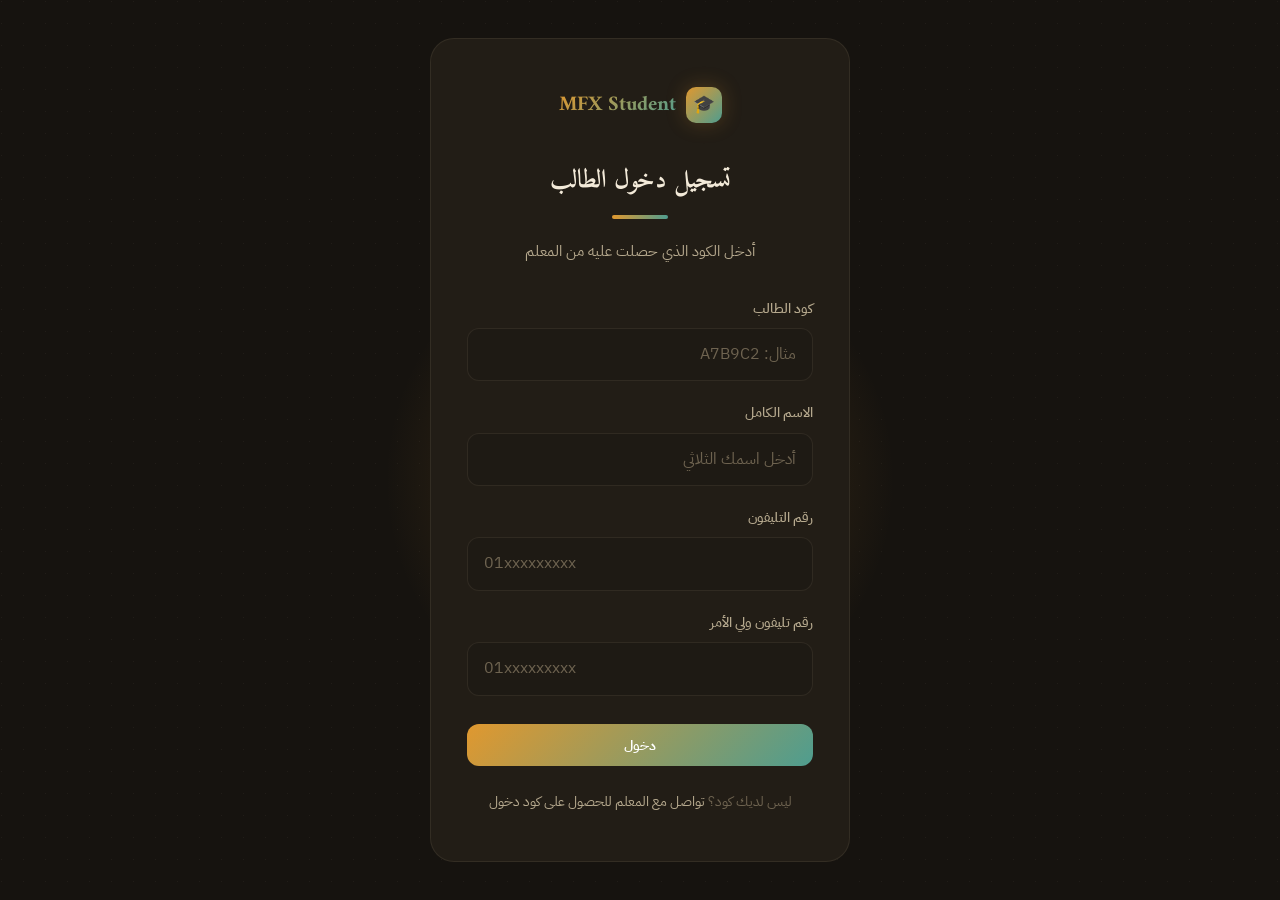
==== chat.html @ 57640155 "Add files via upload" ====
<!DOCTYPE html>
<html lang="ar" dir="rtl">
<head>
  <meta charset="UTF-8">
  <meta name="viewport" content="width=device-width, initial-scale=1.0">
  <title>المحادثة مع المعلم | MFX Student</title>
  <link href="https://fonts.googleapis.com/css2?family=IBM+Plex+Sans+Arabic:wght@300;400;500;600;700&display=swap" rel="stylesheet">
  <link rel="stylesheet" href="css/style.css">
</head>
<body>
  <nav class="navbar">
    <div class="navbar-inner">
      <a href="index.html" class="logo">
        <div class="logo-mark">🎓</div>
        <span class="text-gradient">MFX Student</span>
      </a>
      <ul class="nav-links">
        <li><a href="index.html">كورساتي</a></li>
        <li><a href="dashboard.html">لوحتي</a></li>
        <li><a href="chat.html">💬 المعلم</a></li>
      </ul>
      <div class="nav-actions">
        <span style="color:var(--text-secondary); font-size:0.9rem;">مرحباً، <span id="nav-name">—</span></span>
        <button class="btn btn-ghost" onclick="logout()">🚪 خروج</button>
      </div>
    </div>
  </nav>

  <section style="padding: 110px 0 40px;">
    <div class="container" style="max-width:700px;">
      <h1 style="font-size:1.6rem; margin-bottom:4px;">💬 المحادثة مع المعلم</h1>
      <p style="color:var(--text-secondary); margin-bottom:24px;">اسأل معلمك عن أي حاجة محتاج توضيح فيها</p>

      <div style="background:var(--bg-card); border:1px solid var(--border); border-radius:var(--radius-lg); display:flex; flex-direction:column; height:60vh;">
        <div id="chat-messages" style="flex:1; overflow-y:auto; padding:20px; display:flex; flex-direction:column; gap:12px;">
          <div class="skel" style="height:40px;"></div>
        </div>
        <div class="empty" id="chat-empty" style="display:none; padding:24px;">
          <div class="empty-icon" style="font-size:2.5rem;">💬</div>
          <h3>ابدأ المحادثة</h3>
          <p>اكتب أول رسالة لمعلمك</p>
        </div>
        <div style="display:flex; gap:10px; padding:16px; border-top:1px solid var(--border);">
          <input type="text" id="chat-input" class="inp" placeholder="اكتب رسالتك..." maxlength="4000" onkeydown="if(event.key==='Enter') sendChatMessage()">
          <button class="btn btn-primary" onclick="sendChatMessage()">إرسال</button>
        </div>
      </div>
    </div>
  </section>

  <script src="js/app.js"></script>
</body>
</html>
---- css/style.css ----
@import url('https://fonts.googleapis.com/css2?family=Amiri:ital,wght@0,400;0,700;1,400&family=IBM+Plex+Sans+Arabic:wght@300;400;500;600;700&display=swap');

/* ============================================================
   "دفتر وحبر" (Notebook & Ink) — a warm, low-glare study theme.
   Built deliberately AWAY from the two AI-default looks: this is
   not cream-paper-with-terracotta, and not near-black-with-neon.
   Instead: a warm charcoal-brown (never pure black — easier on
   the eyes for long exam sessions) with a honey-amber "highlighter"
   accent and a muted ink-teal second accent. Amiri (a classical
   Arabic Naskh serif) carries headings — a nod to exam paper and
   handwritten notebooks — while IBM Plex Sans Arabic stays for
   body text and UI, where clarity matters more than character.
   ============================================================ */
:root {
  --bg: #16130f;
  --bg-elevated: #1e1a14;
  --bg-card: #221d16;
  --bg-glass: rgba(34, 29, 22, 0.72);
  --border: rgba(244, 228, 193, 0.08);
  --border-hover: rgba(244, 228, 193, 0.18);
  --text: #f3ead9;
  --text-secondary: #b6a98e;
  --text-muted: #6e6350;
  --accent: #e0982f;
  --accent-light: #f0b45c;
  --accent-glow: rgba(224, 152, 47, 0.25);
  --accent-2: #4f9d8f;
  --accent-2-glow: rgba(79, 157, 143, 0.2);
  --success: #6fae4e;
  --warning: #e0982f;
  --danger: #cf5d4c;
  --radius-sm: 8px;
  --radius-md: 12px;
  --radius-lg: 16px;
  --radius-xl: 24px;
  --shadow-sm: 0 1px 2px rgba(0,0,0,0.4);
  --shadow-md: 0 4px 20px rgba(0,0,0,0.5);
  --shadow-lg: 0 8px 40px rgba(0,0,0,0.6);
  --shadow-glow: 0 0 40px var(--accent-glow);
  --transition: all 0.25s cubic-bezier(0.4, 0, 0.2, 1);
  --font-display: 'Amiri', 'IBM Plex Sans Arabic', serif;
}

* { margin:0; padding:0; box-sizing:border-box; }
html { scroll-behavior:smooth; }
body {
  font-family: 'IBM Plex Sans Arabic', sans-serif;
  background:
    radial-gradient(circle at 1.5px 1.5px, rgba(244,228,193,0.05) 1px, transparent 0) 0 0/22px 22px,
    var(--bg);
  color: var(--text);
  line-height: 1.7;
  min-height: 100vh;
  direction: rtl;
  -webkit-font-smoothing: antialiased;
}
h1, h2 { font-family: var(--font-display); }

::-webkit-scrollbar { width: 6px; }
::-webkit-scrollbar-track { background: transparent; }
::-webkit-scrollbar-thumb { background: var(--text-muted); border-radius: 3px; }
::selection { background: var(--accent); color: #1a1509; }

/* Visible keyboard focus everywhere — never removed, only restyled */
a:focus-visible, button:focus-visible, input:focus-visible, textarea:focus-visible,
select:focus-visible, .btn:focus-visible, .opt:focus-within {
  outline: 2px solid var(--accent);
  outline-offset: 2px;
}

@media (prefers-reduced-motion: reduce) {
  .anim, .skel { animation: none !important; opacity: 1 !important; }
  * { transition-duration: 0.01ms !important; }
}

.container { max-width: 1200px; margin:0 auto; padding: 0 24px; }
.section { padding: 100px 0; }

.text-gradient {
  font-family: var(--font-display);
  background: linear-gradient(135deg, var(--accent) 0%, var(--accent-2) 100%);
  -webkit-background-clip: text;
  -webkit-text-fill-color: transparent;
  background-clip: text;
}

.glass {
  background: var(--bg-glass);
  backdrop-filter: blur(20px) saturate(180%);
  -webkit-backdrop-filter: blur(20px) saturate(180%);
  border: 1px solid var(--border);
}

/* Navbar */
.navbar {
  position: fixed;
  top:0; left:0; right:0;
  z-index: 1000;
  height: 72px;
  display: flex;
  align-items: center;
  background: rgba(22,19,15,0.82);
  backdrop-filter: blur(20px);
  border-bottom: 1px solid var(--border);
}
.navbar-inner {
  width: 100%;
  max-width: 1200px;
  margin: 0 auto;
  padding: 0 24px;
  display: flex;
  align-items: center;
  justify-content: space-between;
}
.logo {
  display: flex;
  align-items: center;
  gap: 10px;
  text-decoration: none;
  color: var(--text);
  font-weight: 700;
  font-size: 1.3rem;
}
.logo-mark {
  width: 36px; height: 36px;
  border-radius: 10px;
  background: linear-gradient(135deg, var(--accent), var(--accent-2));
  display: flex;
  align-items: center;
  justify-content: center;
  font-size: 1.1rem;
  box-shadow: 0 0 20px var(--accent-glow);
}
.nav-links {
  display: flex;
  gap: 32px;
  list-style: none;
}
.nav-links a {
  color: var(--text-secondary);
  text-decoration: none;
  font-size: 0.9rem;
  font-weight: 500;
  transition: var(--transition);
  position: relative;
}
.nav-links a:hover { color: var(--text); }
.nav-links a::after {
  content: '';
  position: absolute;
  bottom: -6px; left: 50%;
  transform: translateX(-50%);
  width: 0; height: 2px;
  background: linear-gradient(90deg, var(--accent), var(--accent-2));
  border-radius: 2px;
  transition: var(--transition);
}
.nav-links a:hover::after { width: 100%; }
.nav-actions { display: flex; gap: 12px; align-items: center; }

/* Buttons */
.btn {
  display: inline-flex;
  align-items: center;
  justify-content: center;
  gap: 8px;
  padding: 10px 22px;
  border-radius: var(--radius-md);
  font-size: 0.9rem;
  font-weight: 600;
  text-decoration: none;
  border: none;
  cursor: pointer;
  transition: var(--transition);
  font-family: inherit;
  white-space: nowrap;
}
.btn-primary {
  background: linear-gradient(135deg, var(--accent), var(--accent-2));
  color: white;
  box-shadow: 0 0 0 0 var(--accent-glow);
}
.btn-primary:hover {
  transform: translateY(-2px);
  box-shadow: 0 8px 30px var(--accent-glow), 0 0 0 1px rgba(244,228,193,0.12) inset;
}
.btn-secondary {
  background: var(--bg-elevated);
  color: var(--text);
  border: 1px solid var(--border);
}
.btn-secondary:hover {
  border-color: var(--border-hover);
  background: rgba(244,228,193,0.04);
  transform: translateY(-1px);
}
.btn-ghost {
  background: transparent;
  color: var(--text-secondary);
}
.btn-ghost:hover { color: var(--text); }
.btn-danger {
  background: rgba(239,68,68,0.1);
  color: var(--danger);
  border: 1px solid rgba(239,68,68,0.2);
}
.btn-danger:hover {
  background: rgba(239,68,68,0.2);
  transform: translateY(-1px);
}
.btn-lg { padding: 14px 32px; font-size: 1rem; }
.btn-sm { padding: 6px 14px; font-size: 0.8rem; }

/* Hero */
.hero {
  position: relative;
  padding: 160px 0 100px;
  overflow: hidden;
  text-align: center;
}
.hero::before {
  content: '';
  position: absolute;
  top: -50%; left: 50%;
  transform: translateX(-50%);
  width: 800px; height: 800px;
  background: radial-gradient(circle, var(--accent-glow) 0%, transparent 70%);
  pointer-events: none;
}
.hero h1 {
  font-size: clamp(2.5rem, 6vw, 4.5rem);
  font-weight: 700;
  line-height: 1.15;
  margin-bottom: 24px;
  position: relative;
  z-index: 1;
  letter-spacing: -0.02em;
}
.hero p {
  font-size: 1.2rem;
  color: var(--text-secondary);
  max-width: 560px;
  margin: 0 auto 40px;
  position: relative;
  z-index: 1;
}
.hero-actions {
  display: flex;
  gap: 16px;
  justify-content: center;
  flex-wrap: wrap;
  position: relative;
  z-index: 1;
}

/* Cards */
.card {
  background: var(--bg-card);
  border: 1px solid var(--border);
  border-radius: var(--radius-lg);
  overflow: hidden;
  transition: var(--transition);
  position: relative;
}
.card::before {
  content: '';
  position: absolute;
  top: 0; left: 0; right: 0;
  height: 1px;
  background: linear-gradient(90deg, transparent, rgba(244,228,193,0.1), transparent);
}
.card:hover {
  border-color: var(--border-hover);
  transform: translateY(-6px);
  box-shadow: var(--shadow-lg), 0 0 60px rgba(224,152,47,0.08);
}
.card-img {
  width: 100%;
  height: 200px;
  background: linear-gradient(135deg, #241f17 0%, #17140f 50%, #241f17 100%);
  display: flex;
  align-items: center;
  justify-content: center;
  font-size: 3.5rem;
  position: relative;
  overflow: hidden;
}
.card-img::after {
  content: '';
  position: absolute;
  inset: 0;
  background: linear-gradient(to top, var(--bg-card), transparent 60%);
}
.card-body { padding: 24px; }
.card-tag {
  display: inline-block;
  padding: 4px 12px;
  background: rgba(224,152,47,0.1);
  color: var(--accent-light);
  border-radius: 100px;
  font-size: 0.75rem;
  font-weight: 600;
  margin-bottom: 12px;
}
.card h3 { font-size: 1.15rem; font-weight: 600; margin-bottom: 8px; line-height: 1.4; }
.card p { color: var(--text-secondary); font-size: 0.9rem; line-height: 1.7; margin-bottom: 16px; }
.card-footer {
  display: flex;
  align-items: center;
  justify-content: space-between;
  padding-top: 16px;
  border-top: 1px solid var(--border);
}
.card-price { font-size: 1.4rem; font-weight: 700; }
.card-price span { font-size: 0.8rem; color: var(--text-muted); font-weight: 400; }

/* Grids */
.grid-3 {
  display: grid;
  grid-template-columns: repeat(auto-fill, minmax(320px, 1fr));
  gap: 24px;
}
.grid-4 {
  display: grid;
  grid-template-columns: repeat(auto-fill, minmax(260px, 1fr));
  gap: 20px;
}

/* Feature cards */
.feature-card {
  padding: 32px;
  background: var(--bg-card);
  border: 1px solid var(--border);
  border-radius: var(--radius-lg);
  transition: var(--transition);
}
.feature-card:hover {
  border-color: rgba(224,152,47,0.3);
  box-shadow: 0 0 40px rgba(224,152,47,0.06);
}
.feature-icon {
  width: 48px; height: 48px;
  border-radius: var(--radius-md);
  background: linear-gradient(135deg, var(--accent), var(--accent-2));
  display: flex;
  align-items: center;
  justify-content: center;
  font-size: 1.4rem;
  margin-bottom: 20px;
  box-shadow: 0 4px 20px var(--accent-glow);
}
.feature-card h3 { font-size: 1.05rem; font-weight: 600; margin-bottom: 8px; }
.feature-card p { color: var(--text-secondary); font-size: 0.9rem; line-height: 1.7; }

/* Tabs */
.tabs {
  display: flex;
  gap: 4px;
  border-bottom: 1px solid var(--border);
  margin-bottom: 32px;
  overflow-x: auto;
}
.tab {
  padding: 14px 24px;
  background: none;
  border: none;
  color: var(--text-secondary);
  font-family: inherit;
  font-size: 0.9rem;
  font-weight: 600;
  cursor: pointer;
  border-bottom: 2px solid transparent;
  transition: var(--transition);
  white-space: nowrap;
}
.tab:hover { color: var(--text); }
.tab.active { color: var(--text); border-bottom-color: var(--accent); }

/* Accordion */
.accordion-item {
  background: var(--bg-card);
  border: 1px solid var(--border);
  border-radius: var(--radius-md);
  overflow: hidden;
  margin-bottom: 8px;
}
.accordion-header {
  padding: 18px 22px;
  display: flex;
  align-items: center;
  justify-content: space-between;
  cursor: pointer;
  transition: var(--transition);
  user-select: none;
}
.accordion-header:hover { background: rgba(244,228,193,0.03); }
.accordion-header h4 { font-size: 0.95rem; font-weight: 600; }
.accordion-header .meta {
  display: flex;
  align-items: center;
  gap: 16px;
  color: var(--text-muted);
  font-size: 0.85rem;
}
.accordion-content {
  padding: 0 22px 22px;
  display: none;
}
.accordion-item.open .accordion-content { display: block; }
.accordion-item.open .accordion-header { border-bottom: 1px solid var(--border); }

/* Exam */
.exam-wrap {
  max-width: 800px;
  margin: 0 auto;
  padding: 120px 24px 60px;
}
.exam-header { text-align: center; margin-bottom: 48px; }
.timer {
  display: inline-flex;
  align-items: center;
  gap: 10px;
  padding: 10px 24px;
  background: var(--bg-card);
  border: 1px solid var(--border);
  border-radius: 100px;
  font-size: 1.1rem;
  font-weight: 700;
  font-family: monospace;
  letter-spacing: 1px;
  transition: var(--transition);
}
/* Last minute of an exam — clear, calm urgency: color only, no motion
   that could distract from actually finishing the exam. */
.timer.timer-low {
  color: var(--danger);
  border-color: var(--danger);
  background: rgba(207,93,76,0.08);
}

/* Question navigator — answered vs. unanswered at a glance, so a student
   can jump straight to what's left instead of re-reading every question. */
.q-nav-pill {
  width: 38px; height: 38px; border-radius: 50%; padding: 0;
  border: 1px solid var(--border); background: var(--bg-card);
  color: var(--text-secondary); font-weight: 600; font-size: 0.85rem;
  cursor: pointer; transition: var(--transition);
}
.q-nav-pill:hover { border-color: var(--border-hover); }
.q-nav-pill.answered {
  background: rgba(79,157,143,0.12); border-color: var(--accent-2); color: var(--accent-2);
}
.q-nav-pill.current {
  background: linear-gradient(135deg, var(--accent), var(--accent-2));
  border-color: transparent; color: #1a1509;
  box-shadow: 0 0 0 3px var(--accent-glow);
}
.q-card {
  background: var(--bg-card);
  border: 1px solid var(--border);
  border-radius: var(--radius-lg);
  padding: 32px;
  margin-bottom: 20px;
}
.q-num {
  display: inline-block;
  padding: 4px 14px;
  background: linear-gradient(135deg, var(--accent), var(--accent-2));
  color: white;
  border-radius: 100px;
  font-size: 0.75rem;
  font-weight: 700;
  margin-bottom: 16px;
}
.q-text { font-size: 1.1rem; font-weight: 600; margin-bottom: 24px; line-height: 1.8; }
.opts { display: flex; flex-direction: column; gap: 10px; }
.opt {
  display: flex;
  align-items: center;
  gap: 14px;
  padding: 16px 20px;
  background: var(--bg-elevated);
  border: 1px solid var(--border);
  border-radius: var(--radius-md);
  cursor: pointer;
  transition: var(--transition);
}
.opt:hover { border-color: rgba(224,152,47,0.4); background: rgba(224,152,47,0.04); }
.opt input[type="radio"] { width: 20px; height: 20px; accent-color: var(--accent); flex-shrink: 0; }
.opt.sel { border-color: var(--accent); background: rgba(224,152,47,0.08); }

/* Auth */
.auth-wrap {
  min-height: 100vh;
  display: flex;
  align-items: center;
  justify-content: center;
  padding: 24px;
  position: relative;
  overflow: hidden;
}
.auth-wrap::before {
  content: '';
  position: absolute;
  top: 20%; left: 50%;
  transform: translateX(-50%);
  width: 600px; height: 600px;
  background: radial-gradient(circle, var(--accent-glow) 0%, transparent 60%);
  pointer-events: none;
}
.auth-card {
  width: 100%;
  max-width: 420px;
  background: var(--bg-card);
  border: 1px solid var(--border);
  border-radius: var(--radius-xl);
  padding: 48px 36px;
  position: relative;
  z-index: 1;
}
.auth-card .logo { justify-content: center; margin-bottom: 36px; }
.auth-card h2 {
  text-align: center; margin-bottom: 20px; font-size: 1.6rem;
  position: relative; padding-bottom: 16px;
}
/* Signature motif: a short two-tone "highlighter" stroke under the title —
   the one deliberately handmade-feeling accent in an otherwise disciplined,
   quiet layout. Pure CSS, no image asset. */
.auth-card h2::after {
  content: '';
  position: absolute; bottom: 0; right: 50%; transform: translateX(50%);
  width: 56px; height: 4px; border-radius: 4px;
  background: linear-gradient(90deg, var(--accent), var(--accent-2));
}
.auth-card > p { text-align: center; color: var(--text-secondary); margin-bottom: 32px; font-size: 0.95rem; }
.form-group { margin-bottom: 20px; }
.form-group label {
  display: block;
  margin-bottom: 8px;
  font-size: 0.85rem;
  font-weight: 500;
  color: var(--text-secondary);
}
.inp {
  width: 100%;
  padding: 13px 16px;
  background: var(--bg-elevated);
  border: 1px solid var(--border);
  border-radius: var(--radius-md);
  color: var(--text);
  font-family: inherit;
  font-size: 0.95rem;
  transition: var(--transition);
}
.inp:focus { outline: none; border-color: var(--accent); box-shadow: 0 0 0 3px var(--accent-glow); }
.inp::placeholder { color: var(--text-muted); }

/* Empty states */
.empty {
  text-align: center;
  padding: 80px 24px;
  color: var(--text-muted);
}
.empty-icon { font-size: 4rem; margin-bottom: 20px; opacity: 0.5; }
.empty h3 { color: var(--text-secondary); margin-bottom: 8px; font-size: 1.1rem; }
.empty p { font-size: 0.9rem; max-width: 400px; margin: 0 auto; }

/* Badges */
.badge {
  display: inline-flex;
  align-items: center;
  gap: 6px;
  padding: 5px 12px;
  border-radius: 100px;
  font-size: 0.75rem;
  font-weight: 600;
}
.badge-ok { background: rgba(34,197,94,0.1); color: #4ade80; }
.badge-warn { background: rgba(245,158,11,0.1); color: #fbbf24; }
.badge-err { background: rgba(239,68,68,0.1); color: #f87171; }
.badge-info { background: rgba(224,152,47,0.1); color: var(--accent-light); }

/* Progress */
.prog { width: 100%; height: 6px; background: var(--bg-elevated); border-radius: 100px; overflow: hidden; }
.prog-fill { height: 100%; background: linear-gradient(90deg, var(--accent), var(--accent-2)); border-radius: 100px; transition: width 0.5s ease; }

/* Toast */
.toast {
  position: fixed;
  bottom: 28px;
  left: 50%;
  transform: translateX(-50%) translateY(100px);
  padding: 14px 28px;
  background: var(--bg-card);
  border: 1px solid var(--border);
  border-radius: var(--radius-md);
  color: var(--text);
  font-size: 0.9rem;
  font-weight: 500;
  z-index: 9999;
  opacity: 0;
  transition: all 0.4s cubic-bezier(0.4, 0, 0.2, 1);
  box-shadow: var(--shadow-lg);
}
.toast.on { transform: translateX(-50%) translateY(0); opacity: 1; }

/* Section header */
.sec-head { text-align: center; margin-bottom: 64px; }
.sec-head h2 {
  font-size: clamp(1.8rem, 4vw, 2.6rem); margin-bottom: 20px; font-weight: 700;
  position: relative; display: inline-block; padding-bottom: 18px;
}
.sec-head h2::after {
  content: '';
  position: absolute; bottom: 0; right: 50%; transform: translateX(50%);
  width: 72px; height: 4px; border-radius: 4px;
  background: linear-gradient(90deg, var(--accent), var(--accent-2));
}
.sec-head p { color: var(--text-secondary); font-size: 1.05rem; max-width: 520px; margin: 0 auto; line-height: 1.7; }

/* Footer */
.footer {
  border-top: 1px solid var(--border);
  padding: 40px 0;
  text-align: center;
  color: var(--text-muted);
  font-size: 0.85rem;
}

/* Animations */
@keyframes fadeUp {
  from { opacity: 0; transform: translateY(30px); }
  to { opacity: 1; transform: translateY(0); }
}
.anim { animation: fadeUp 0.7s ease forwards; opacity: 0; }
.d1 { animation-delay: 0.1s; }
.d2 { animation-delay: 0.2s; }
.d3 { animation-delay: 0.3s; }

/* Skeleton */
.skel {
  background: linear-gradient(90deg, var(--bg-elevated) 25%, var(--bg-card) 50%, var(--bg-elevated) 75%);
  background-size: 200% 100%;
  animation: shimmer 1.5s infinite;
  border-radius: var(--radius-md);
}
@keyframes shimmer {
  0% { background-position: 200% 0; }
  100% { background-position: -200% 0; }
}

/* Dashboard sidebar */
.dash-sidebar {
  width: 260px;
  height: 100vh;
  position: fixed;
  right: 0; top: 0;
  background: var(--bg-card);
  border-left: 1px solid var(--border);
  padding: 24px;
  z-index: 100;
  overflow-y: auto;
}
.dash-main {
  margin-right: 260px;
  padding: 96px 32px 32px;
  min-height: 100vh;
}
.dash-nav-item {
  display: flex;
  align-items: center;
  gap: 12px;
  padding: 12px 16px;
  border-radius: var(--radius-md);
  color: var(--text-secondary);
  text-decoration: none;
  font-size: 0.9rem;
  font-weight: 500;
  transition: var(--transition);
  margin-bottom: 4px;
}
.dash-nav-item:hover, .dash-nav-item.active {
  background: rgba(224,152,47,0.08);
  color: var(--text);
}
.dash-nav-item.active { border-right: 2px solid var(--accent); }

.stat-card {
  background: var(--bg-card);
  border: 1px solid var(--border);
  border-radius: var(--radius-lg);
  padding: 24px;
  transition: var(--transition);
}
.stat-card:hover { border-color: var(--border-hover); }
.stat-value { font-size: 2rem; font-weight: 700; margin-bottom: 4px; }
.stat-label { color: var(--text-secondary); font-size: 0.85rem; }

/* Table */
.table-wrap { overflow-x: auto; }
table {
  width: 100%;
  border-collapse: collapse;
  font-size: 0.9rem;
}
th, td {
  padding: 14px 16px;
  text-align: right;
  border-bottom: 1px solid var(--border);
}
th {
  color: var(--text-secondary);
  font-weight: 600;
  font-size: 0.8rem;
  text-transform: uppercase;
  letter-spacing: 0.5px;
}
tr:hover td { background: rgba(244,228,193,0.03); }

/* Leaderboard */
.leaderboard-item {
  display: flex;
  align-items: center;
  gap: 16px;
  padding: 16px 20px;
  background: var(--bg-card);
  border: 1px solid var(--border);
  border-radius: var(--radius-md);
  margin-bottom: 8px;
  transition: var(--transition);
}
.leaderboard-item:hover { border-color: var(--border-hover); }
.leaderboard-rank {
  width: 36px; height: 36px;
  border-radius: 50%;
  display: flex;
  align-items: center;
  justify-content: center;
  font-weight: 700;
  font-size: 0.9rem;
  flex-shrink: 0;
}
.rank-1 { background: linear-gradient(135deg, #fbbf24, #f59e0b); color: #000; }
.rank-2 { background: linear-gradient(135deg, #e5e7eb, #9ca3af); color: #000; }
.rank-3 { background: linear-gradient(135deg, #fdba74, #ea580c); color: #000; }
.rank-other { background: var(--bg-elevated); color: var(--text-secondary); }

/* Responsive */
@media (max-width: 768px) {
  .nav-links { display: none; }
  .hero { padding: 130px 0 60px; }
  .hero h1 { font-size: 2rem; }
  .section { padding: 60px 0; }
  .grid-3, .grid-4 { grid-template-columns: 1fr; }
  .auth-card { padding: 36px 24px; }
  .dash-sidebar { display: none; }
  .dash-main { margin-right: 0; padding: 80px 16px 16px; }

  /* Video / presentation viewer pages (video.html, presentation.html):
     on a phone, every extra pixel of top padding and side margin pushes
     the actual player further down and makes it narrower for no reason —
     this is the single biggest "does this feel made for my phone" cue,
     so the player gets almost the full screen width and the page starts
     right under the navbar instead of leaving a big empty gap. */
  .viewer-section { padding: 74px 0 24px !important; }
  .viewer-container { padding: 0 8px !important; }
  .viewer-frame-wrap { border-radius: 10px !important; }
}

@media (max-width: 480px) {
  /* Very small phones: shave the last bit of side margin so the frame
     is essentially edge-to-edge, matching how a native video app looks. */
  .viewer-container { padding: 0 4px !important; }
  .viewer-frame-wrap { border-radius: 6px !important; }
}

/* ===== Global loading spinner (lightweight, no heavy animation) ===== */
.mfx-spinner {
  display: inline-block;
  width: 18px;
  height: 18px;
  border: 2px solid rgba(255,255,255,0.25);
  border-top-color: currentColor;
  border-radius: 50%;
  animation: mfx-spin 0.6s linear infinite;
  vertical-align: -3px;
  margin-left: 8px;
}
@keyframes mfx-spin { to { transform: rotate(360deg); } }

.btn[disabled], .btn.is-loading {
  opacity: 0.7;
  cursor: not-allowed;
  pointer-events: none;
}

/* Full-page loading overlay shown while a page's initial data is being
   fetched, so the student sees a spinner instead of a blank page. */
.mfx-page-loader {
  position: fixed; inset: 0; z-index: 9999;
  display: flex; align-items: center; justify-content: center;
  background: var(--bg);
  transition: opacity 0.2s ease;
}
.mfx-page-loader.is-hiding { opacity: 0; pointer-events: none; }
.mfx-page-loader-content { display: flex; flex-direction: column; align-items: center; gap: 14px; }
.mfx-page-loader-credit {
  font-family: var(--font-display);
  font-size: 1rem; font-weight: 700; letter-spacing: 0.5px;
  background: linear-gradient(135deg, var(--accent), var(--accent-2));
  -webkit-background-clip: text; -webkit-text-fill-color: transparent; background-clip: text;
}
.mfx-page-loader-ring {
  width: 44px; height: 44px;
  border: 3px solid rgba(255,255,255,0.15);
  border-top-color: var(--accent);
  border-radius: 50%;
  animation: mfx-spin 0.7s linear infinite;
}

/* Full-card "pending results" state after submit but before the teacher
   publishes results — no score, no ranking, just a calm confirmation. */
.results-pending {
  text-align: center;
}
.results-pending .icon { font-size: 3rem; margin-bottom: 12px; }

/* Listening question audio player — rendered once and never re-created on
   answer selection, so it never restarts playback. */
.q-audio {
  width: 100%;
  margin-bottom: 16px;
}

/* Small inline autosave indicator */
.autosave-status {
  font-size: 0.75rem;
  color: var(--text-muted);
  margin-top: 8px;
  min-height: 1em;
}

/* ===== VOCABULARY SECTION ENHANCEMENTS ===== */
.vocab-card {
  display: flex;
  align-items: center;
  justify-content: space-between;
  gap: 12px;
  padding: 16px 20px;
  background: linear-gradient(135deg, var(--bg-card) 0%, var(--bg-elevated) 100%);
  border: 1px solid var(--border-hover);
  border-radius: var(--radius-md);
  transition: var(--transition);
  cursor: default;
}

.vocab-card:hover {
  background: linear-gradient(135deg, var(--bg-elevated) 0%, var(--bg-card) 100%);
  border-color: var(--accent-glow);
  box-shadow: 0 0 20px var(--accent-glow);
}

.vocab-word {
  font-weight: 600;
  font-size: 1.1rem;
  color: var(--text);
  letter-spacing: 0.5px;
}

.vocab-lang-badge {
  display: inline-block;
  padding: 4px 12px;
  background: var(--accent-glow);
  color: var(--accent);
  font-size: 0.75rem;
  font-weight: 600;
  border-radius: 20px;
  text-transform: uppercase;
}

.vocab-play-btn {
  padding: 8px 16px;
  font-size: 0.95rem;
  transition: var(--transition);
}

.vocab-play-btn:active {
  transform: scale(0.95);
}

/* ===== FORM ENHANCEMENTS ===== */
.btn.active {
  background: var(--accent) !important;
  color: #1a1509 !important;
  box-shadow: var(--shadow-glow) !important;
}

.mode-toggle {
  display: flex;
  gap: 8px;
  margin-bottom: 16px;
  border-bottom: 2px solid var(--border);
  padding-bottom: 12px;
}

.mode-toggle .btn {
  flex: 1;
  border-radius: var(--radius-md) var(--radius-md) 0 0;
  border-bottom: 3px solid transparent;
  transition: var(--transition);
}

.mode-toggle .btn.active {
  border-bottom-color: var(--accent);
  background: transparent;
  color: var(--accent);
}

.inp {
  font-size: 1rem;
  line-height: 1.6;
}

textarea.inp {
  resize: vertical;
  font-family: 'IBM Plex Sans Arabic', monospace;
}

/* ===== RESPONSIVE IMPROVEMENTS ===== */
@media (max-width: 768px) {
  .vocab-card {
    flex-direction: column;
    align-items: flex-start;
    gap: 12px;
  }
  
  .vocab-card > div:last-child {
    width: 100%;
    display: flex;
    gap: 8px;
  }
  
  .vocab-card .btn {
    flex: 1;
    min-width: 0;
  }

  .mode-toggle {
    flex-direction: column;
  }

  .mode-toggle .btn {
    border-bottom: none;
    border-right: 3px solid transparent;
  }

  .mode-toggle .btn.active {
    border-right-color: var(--accent);
    border-bottom: none;
  }
}

/* ===== LOADING STATE ===== */
.vocab-play-btn:disabled {
  opacity: 0.6;
  cursor: not-allowed;
}

.vocab-play-btn:disabled:hover {
  transform: none;
}
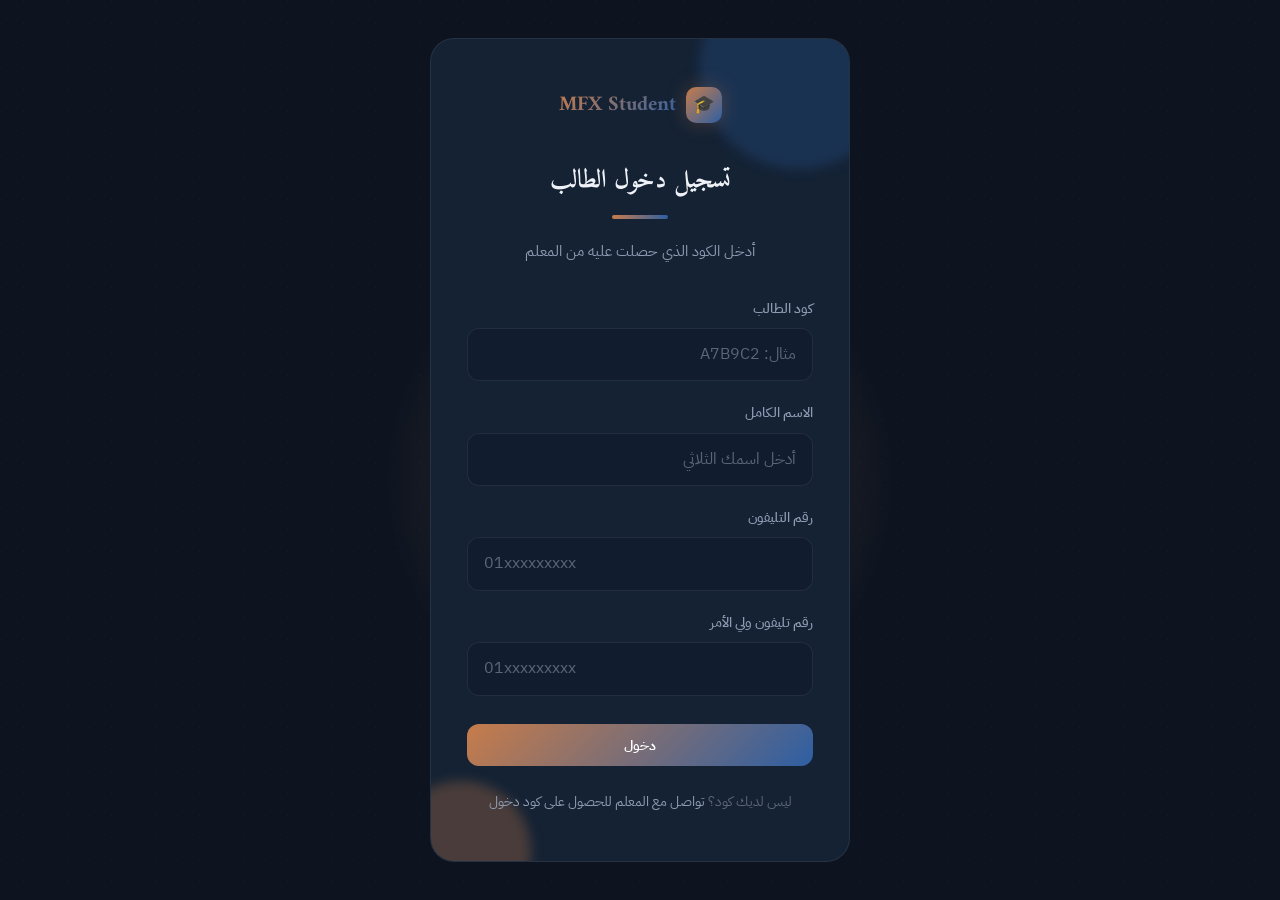
==== commit a09be556: "Add files via upload" ====
--- a/chat.html
+++ b/chat.html
@@ -14,6 +14,7 @@
         <div class="logo-mark">🎓</div>
         <span class="text-gradient">MFX Student</span>
       </a>
+      <button class="mfx-nav-toggle" onclick="toggleMfxNav()" aria-label="فتح القائمة">☰</button>
       <ul class="nav-links">
         <li><a href="index.html">كورساتي</a></li>
         <li><a href="dashboard.html">لوحتي</a></li>
--- a/css/style.css
+++ b/css/style.css
@@ -13,23 +13,29 @@
    body text and UI, where clarity matters more than character.
    ============================================================ */
 :root {
-  --bg: #16130f;
-  --bg-elevated: #1e1a14;
-  --bg-card: #221d16;
-  --bg-glass: rgba(34, 29, 22, 0.72);
-  --border: rgba(244, 228, 193, 0.08);
-  --border-hover: rgba(244, 228, 193, 0.18);
-  --text: #f3ead9;
-  --text-secondary: #b6a98e;
-  --text-muted: #6e6350;
-  --accent: #e0982f;
-  --accent-light: #f0b45c;
-  --accent-glow: rgba(224, 152, 47, 0.25);
-  --accent-2: #4f9d8f;
-  --accent-2-glow: rgba(79, 157, 143, 0.2);
-  --success: #6fae4e;
-  --warning: #e0982f;
-  --danger: #cf5d4c;
+  /* "أزرق ليلي ونحاسي" (Midnight & Copper) — chosen design direction:
+     a cool midnight-blue base instead of the old warm charcoal-brown,
+     with a warm copper primary accent and a muted midnight-blue second
+     accent for contrast. Deliberately away from the purple/cyan
+     "generic AI" gradient look. Same tokens as the admin site, kept in
+     sync deliberately. */
+  --bg: #0d1420;
+  --bg-elevated: #111c2e;
+  --bg-card: #142234;
+  --bg-glass: rgba(20, 34, 52, 0.72);
+  --border: rgba(238, 241, 247, 0.08);
+  --border-hover: rgba(238, 241, 247, 0.18);
+  --text: #eef1f7;
+  --text-secondary: #8e9bb3;
+  --text-muted: #5c6579;
+  --accent: #c77c4a;
+  --accent-light: #d99a6e;
+  --accent-glow: rgba(199, 124, 74, 0.3);
+  --accent-2: #2e5fa3;
+  --accent-2-glow: rgba(46, 95, 163, 0.28);
+  --success: #4caf7d;
+  --warning: #d6a24a;
+  --danger: #d1594f;
   --radius-sm: 8px;
   --radius-md: 12px;
   --radius-lg: 16px;
@@ -47,7 +53,7 @@
 body {
   font-family: 'IBM Plex Sans Arabic', sans-serif;
   background:
-    radial-gradient(circle at 1.5px 1.5px, rgba(244,228,193,0.05) 1px, transparent 0) 0 0/22px 22px,
+    radial-gradient(circle at 1.5px 1.5px, rgba(238,241,247,0.05) 1px, transparent 0) 0 0/22px 22px,
     var(--bg);
   color: var(--text);
   line-height: 1.7;
@@ -100,7 +106,7 @@
   height: 72px;
   display: flex;
   align-items: center;
-  background: rgba(22,19,15,0.82);
+  background: rgba(13,20,32,0.82);
   backdrop-filter: blur(20px);
   border-bottom: 1px solid var(--border);
 }
@@ -159,6 +165,21 @@
 .nav-links a:hover::after { width: 100%; }
 .nav-actions { display: flex; gap: 12px; align-items: center; }
 
+/* Hamburger button for the nav-links dropdown above — hidden on desktop
+   (where nav-links is already always visible), shown only ≤768px via
+   the media query below. */
+.mfx-nav-toggle {
+  display: none;
+  align-items: center; justify-content: center;
+  width: 40px; height: 40px;
+  background: transparent;
+  border: 1px solid var(--border);
+  border-radius: var(--radius-md);
+  color: var(--text);
+  font-size: 1.2rem;
+  cursor: pointer;
+}
+
 /* Buttons */
 .btn {
   display: inline-flex;
@@ -183,7 +204,7 @@
 }
 .btn-primary:hover {
   transform: translateY(-2px);
-  box-shadow: 0 8px 30px var(--accent-glow), 0 0 0 1px rgba(244,228,193,0.12) inset;
+  box-shadow: 0 8px 30px var(--accent-glow), 0 0 0 1px rgba(238,241,247,0.12) inset;
 }
 .btn-secondary {
   background: var(--bg-elevated);
@@ -192,7 +213,7 @@
 }
 .btn-secondary:hover {
   border-color: var(--border-hover);
-  background: rgba(244,228,193,0.04);
+  background: rgba(238,241,247,0.04);
   transform: translateY(-1px);
 }
 .btn-ghost {
@@ -223,10 +244,30 @@
   content: '';
   position: absolute;
   top: -50%; left: 50%;
-  transform: translateX(-50%);
   width: 800px; height: 800px;
   background: radial-gradient(circle, var(--accent-glow) 0%, transparent 70%);
   pointer-events: none;
+  animation: mfx-hero-drift 9s ease-in-out infinite;
+}
+/* Second, smaller glow in the second accent color — was missing before,
+   so the hero only ever breathed in one color. Drifts opposite the
+   first for a subtle parallax feel instead of both moving in sync. */
+.hero::after {
+  content: '';
+  position: absolute;
+  bottom: -30%; right: 8%;
+  width: 420px; height: 420px;
+  background: radial-gradient(circle, var(--accent-2-glow) 0%, transparent 70%);
+  pointer-events: none;
+  animation: mfx-hero-drift-2 7s ease-in-out infinite;
+}
+@keyframes mfx-hero-drift {
+  0%, 100% { transform: translateX(-50%) translateY(0); }
+  50% { transform: translateX(-50%) translateY(24px); }
+}
+@keyframes mfx-hero-drift-2 {
+  0%, 100% { transform: translate(0, 0) scale(1); }
+  50% { transform: translate(-18px, -14px) scale(1.08); }
 }
 .hero h1 {
   font-size: clamp(2.5rem, 6vw, 4.5rem);
@@ -268,7 +309,7 @@
   position: absolute;
   top: 0; left: 0; right: 0;
   height: 1px;
-  background: linear-gradient(90deg, transparent, rgba(244,228,193,0.1), transparent);
+  background: linear-gradient(90deg, transparent, rgba(238,241,247,0.1), transparent);
 }
 .card:hover {
   border-color: var(--border-hover);
@@ -394,7 +435,7 @@
   transition: var(--transition);
   user-select: none;
 }
-.accordion-header:hover { background: rgba(244,228,193,0.03); }
+.accordion-header:hover { background: rgba(238,241,247,0.03); }
 .accordion-header h4 { font-size: 0.95rem; font-weight: 600; }
 .accordion-header .meta {
   display: flex;
@@ -517,8 +558,36 @@
   border-radius: var(--radius-xl);
   padding: 48px 36px;
   position: relative;
+  overflow: hidden;
   z-index: 1;
 }
+/* Same drifting-blob motif as the hero, scaled down for a card — gives
+   the login screen a bit of life instead of sitting completely static. */
+.auth-card::before {
+  content: '';
+  position: absolute;
+  top: -70px; right: -50px;
+  width: 200px; height: 200px;
+  border-radius: 50%;
+  background: var(--accent-2-glow);
+  filter: blur(6px);
+  pointer-events: none;
+  z-index: 0;
+  animation: mfx-drift-1 8s ease-in-out infinite;
+}
+.auth-card::after {
+  content: '';
+  position: absolute;
+  bottom: -60px; left: -40px;
+  width: 140px; height: 140px;
+  border-radius: 50%;
+  background: var(--accent-glow);
+  filter: blur(6px);
+  pointer-events: none;
+  z-index: 0;
+  animation: mfx-drift-2 6s ease-in-out infinite;
+}
+.auth-card > * { position: relative; z-index: 1; }
 .auth-card .logo { justify-content: center; margin-bottom: 36px; }
 .auth-card h2 {
   text-align: center; margin-bottom: 20px; font-size: 1.6rem;
@@ -716,7 +785,7 @@
   text-transform: uppercase;
   letter-spacing: 0.5px;
 }
-tr:hover td { background: rgba(244,228,193,0.03); }
+tr:hover td { background: rgba(238,241,247,0.03); }
 
 /* Leaderboard */
 .leaderboard-item {
@@ -748,7 +817,25 @@
 
 /* Responsive */
 @media (max-width: 768px) {
-  .nav-links { display: none; }
+  /* FIX: this used to just hide the nav links (كورساتي / لوحتي /
+     المتصدرين / المعلم) with no way back to them — that's what made
+     those pages unreachable from a phone. Now the hamburger button
+     (added next to the logo) toggles them open as a dropdown instead. */
+  .nav-links {
+    display: none;
+    position: absolute;
+    top: 72px; right: 0; left: 0;
+    flex-direction: column;
+    gap: 4px;
+    background: var(--bg-card);
+    border-bottom: 1px solid var(--border);
+    padding: 12px 24px 16px;
+    z-index: 999;
+  }
+  .nav-links.mfx-open { display: flex; }
+  .nav-links a { display: block; padding: 10px 4px; }
+  .nav-links a::after { display: none; }
+  .mfx-nav-toggle { display: flex; }
   .hero { padding: 130px 0 60px; }
   .hero h1 { font-size: 2rem; }
   .section { padding: 60px 0; }
@@ -775,13 +862,16 @@
   .viewer-frame-wrap { border-radius: 6px !important; }
 }
 
-/* ===== Global loading spinner (lightweight, no heavy animation) ===== */
+/* ===== Global loading spinner — two-tone (accent + accent-2), so even
+   the small inline version carries the midnight/copper identity instead
+   of a flat single-color ring. ===== */
 .mfx-spinner {
   display: inline-block;
   width: 18px;
   height: 18px;
-  border: 2px solid rgba(255,255,255,0.25);
-  border-top-color: currentColor;
+  border: 2px solid rgba(255,255,255,0.2);
+  border-top-color: var(--accent);
+  border-left-color: var(--accent-2);
   border-radius: 50%;
   animation: mfx-spin 0.6s linear infinite;
   vertical-align: -3px;
@@ -789,6 +879,34 @@
 }
 @keyframes mfx-spin { to { transform: rotate(360deg); } }
 
+/* ===== Decorative drifting blobs — soft, slow-moving color washes used
+   behind hero/auth/loader content for a bit of life without being loud.
+   Usage: wrap a positioned container with overflow:hidden and drop
+   <span class="mfx-blob mfx-blob-1"></span><span class="mfx-blob mfx-blob-2"></span>
+   inside it, before the real content. ===== */
+.mfx-blob {
+  position: absolute;
+  border-radius: 50%;
+  filter: blur(18px);
+  opacity: 0.35;
+  pointer-events: none;
+  z-index: 0;
+}
+.mfx-blob-1 {
+  width: 180px; height: 180px;
+  background: var(--accent-2);
+  top: -60px; right: -40px;
+  animation: mfx-drift-1 8s ease-in-out infinite;
+}
+.mfx-blob-2 {
+  width: 120px; height: 120px;
+  background: var(--accent);
+  bottom: -40px; left: -30px;
+  animation: mfx-drift-2 6s ease-in-out infinite;
+}
+@keyframes mfx-drift-1 { 0%, 100% { transform: translate(0,0) scale(1); } 50% { transform: translate(-16px, 16px) scale(1.1); } }
+@keyframes mfx-drift-2 { 0%, 100% { transform: translate(0,0) scale(1); } 50% { transform: translate(14px, -12px) scale(0.9); } }
+
 .btn[disabled], .btn.is-loading {
   opacity: 0.7;
   cursor: not-allowed;
@@ -796,27 +914,111 @@
 }
 
 /* Full-page loading overlay shown while a page's initial data is being
-   fetched, so the student sees a spinner instead of a blank page. */
+   fetched, so the student sees a spinner instead of a blank page. Two
+   slow blobs drift behind the loader so the wait feels alive rather
+   than a dead blank screen. */
 .mfx-page-loader {
   position: fixed; inset: 0; z-index: 9999;
   display: flex; align-items: center; justify-content: center;
   background: var(--bg);
+  overflow: hidden;
   transition: opacity 0.2s ease;
 }
 .mfx-page-loader.is-hiding { opacity: 0; pointer-events: none; }
-.mfx-page-loader-content { display: flex; flex-direction: column; align-items: center; gap: 14px; }
+.mfx-page-loader-content {
+  position: relative; z-index: 1;
+  display: flex; flex-direction: column; align-items: center; gap: 14px;
+}
 .mfx-page-loader-credit {
   font-family: var(--font-display);
   font-size: 1rem; font-weight: 700; letter-spacing: 0.5px;
   background: linear-gradient(135deg, var(--accent), var(--accent-2));
   -webkit-background-clip: text; -webkit-text-fill-color: transparent; background-clip: text;
 }
-.mfx-page-loader-ring {
-  width: 44px; height: 44px;
-  border: 3px solid rgba(255,255,255,0.15);
-  border-top-color: var(--accent);
-  border-radius: 50%;
-  animation: mfx-spin 0.7s linear infinite;
+/* Exploding-cubes page-loader — SIX small individual 3D-ish cubes that
+   burst outward in different directions (tumbling as they fly), then
+   snap back together, on a loop, while the whole cluster slowly spins.
+   Reuses the exact markup already output by showPageLoader() in
+   app.js (.loader-cube-wrap > .loader-cube > 6x .face) — no HTML/JS
+   change needed, this file is a drop-in replacement for the old
+   page-loader CSS. */
+.loader-cube-wrap {
+  width: 110px; height: 110px;
+  display: flex; align-items: center; justify-content: center;
+}
+.loader-cube {
+  position: relative;
+  width: 0; height: 0;
+  animation: cube-cluster-spin 6s linear infinite;
+}
+.loader-cube .face {
+  position: absolute;
+  top: 50%; left: 50%;
+  width: 14px; height: 14px;
+  margin: -7px 0 0 -7px;
+  background: linear-gradient(135deg, var(--accent), var(--accent-2));
+  border-radius: 3px;
+  box-shadow: 0 3px 8px rgba(0,0,0,0.35);
+}
+/* Fake top + side faces on each little cube (classic CSS isometric-cube
+   trick) so every burst piece reads as an actual small cube, not a flat
+   square, while it flies and tumbles. */
+.loader-cube .face::before {
+  content: '';
+  position: absolute;
+  top: -6px; left: 1px;
+  width: 14px; height: 7px;
+  background: var(--accent-light);
+  opacity: 0.9;
+  transform: skewX(-38deg);
+  border-radius: 2px 2px 0 0;
+}
+.loader-cube .face::after {
+  content: '';
+  position: absolute;
+  top: 1px; left: 13px;
+  width: 7px; height: 14px;
+  background: var(--accent-2);
+  opacity: 0.7;
+  transform: skewY(-38deg);
+  border-radius: 0 2px 2px 0;
+}
+
+.face-front  { animation: explode-front  1.5s ease-in-out infinite; }
+.face-back   { animation: explode-back   1.5s ease-in-out infinite 0.06s; }
+.face-right  { animation: explode-right  1.5s ease-in-out infinite 0.12s; }
+.face-left   { animation: explode-left   1.5s ease-in-out infinite 0.18s; }
+.face-top    { animation: explode-top    1.5s ease-in-out infinite 0.24s; }
+.face-bottom { animation: explode-bottom 1.5s ease-in-out infinite 0.3s; }
+
+@keyframes cube-cluster-spin {
+  from { transform: rotate(0deg); }
+  to   { transform: rotate(360deg); }
+}
+
+@keyframes explode-front {
+  0%, 12%, 100% { transform: translate(0, 0) rotate(0deg); opacity: 0.95; }
+  50% { transform: translate(0, -46px) rotate(220deg); opacity: 0.35; }
+}
+@keyframes explode-back {
+  0%, 12%, 100% { transform: translate(0, 0) rotate(0deg); opacity: 0.95; }
+  50% { transform: translate(0, 46px) rotate(-220deg); opacity: 0.35; }
+}
+@keyframes explode-right {
+  0%, 12%, 100% { transform: translate(0, 0) rotate(0deg); opacity: 0.95; }
+  50% { transform: translate(46px, 0) rotate(260deg); opacity: 0.35; }
+}
+@keyframes explode-left {
+  0%, 12%, 100% { transform: translate(0, 0) rotate(0deg); opacity: 0.95; }
+  50% { transform: translate(-46px, 0) rotate(-260deg); opacity: 0.35; }
+}
+@keyframes explode-top {
+  0%, 12%, 100% { transform: translate(0, 0) rotate(0deg); opacity: 0.95; }
+  50% { transform: translate(-34px, -34px) rotate(180deg); opacity: 0.35; }
+}
+@keyframes explode-bottom {
+  0%, 12%, 100% { transform: translate(0, 0) rotate(0deg); opacity: 0.95; }
+  50% { transform: translate(34px, 34px) rotate(-180deg); opacity: 0.35; }
 }
 
 /* Full-card "pending results" state after submit but before the teacher
